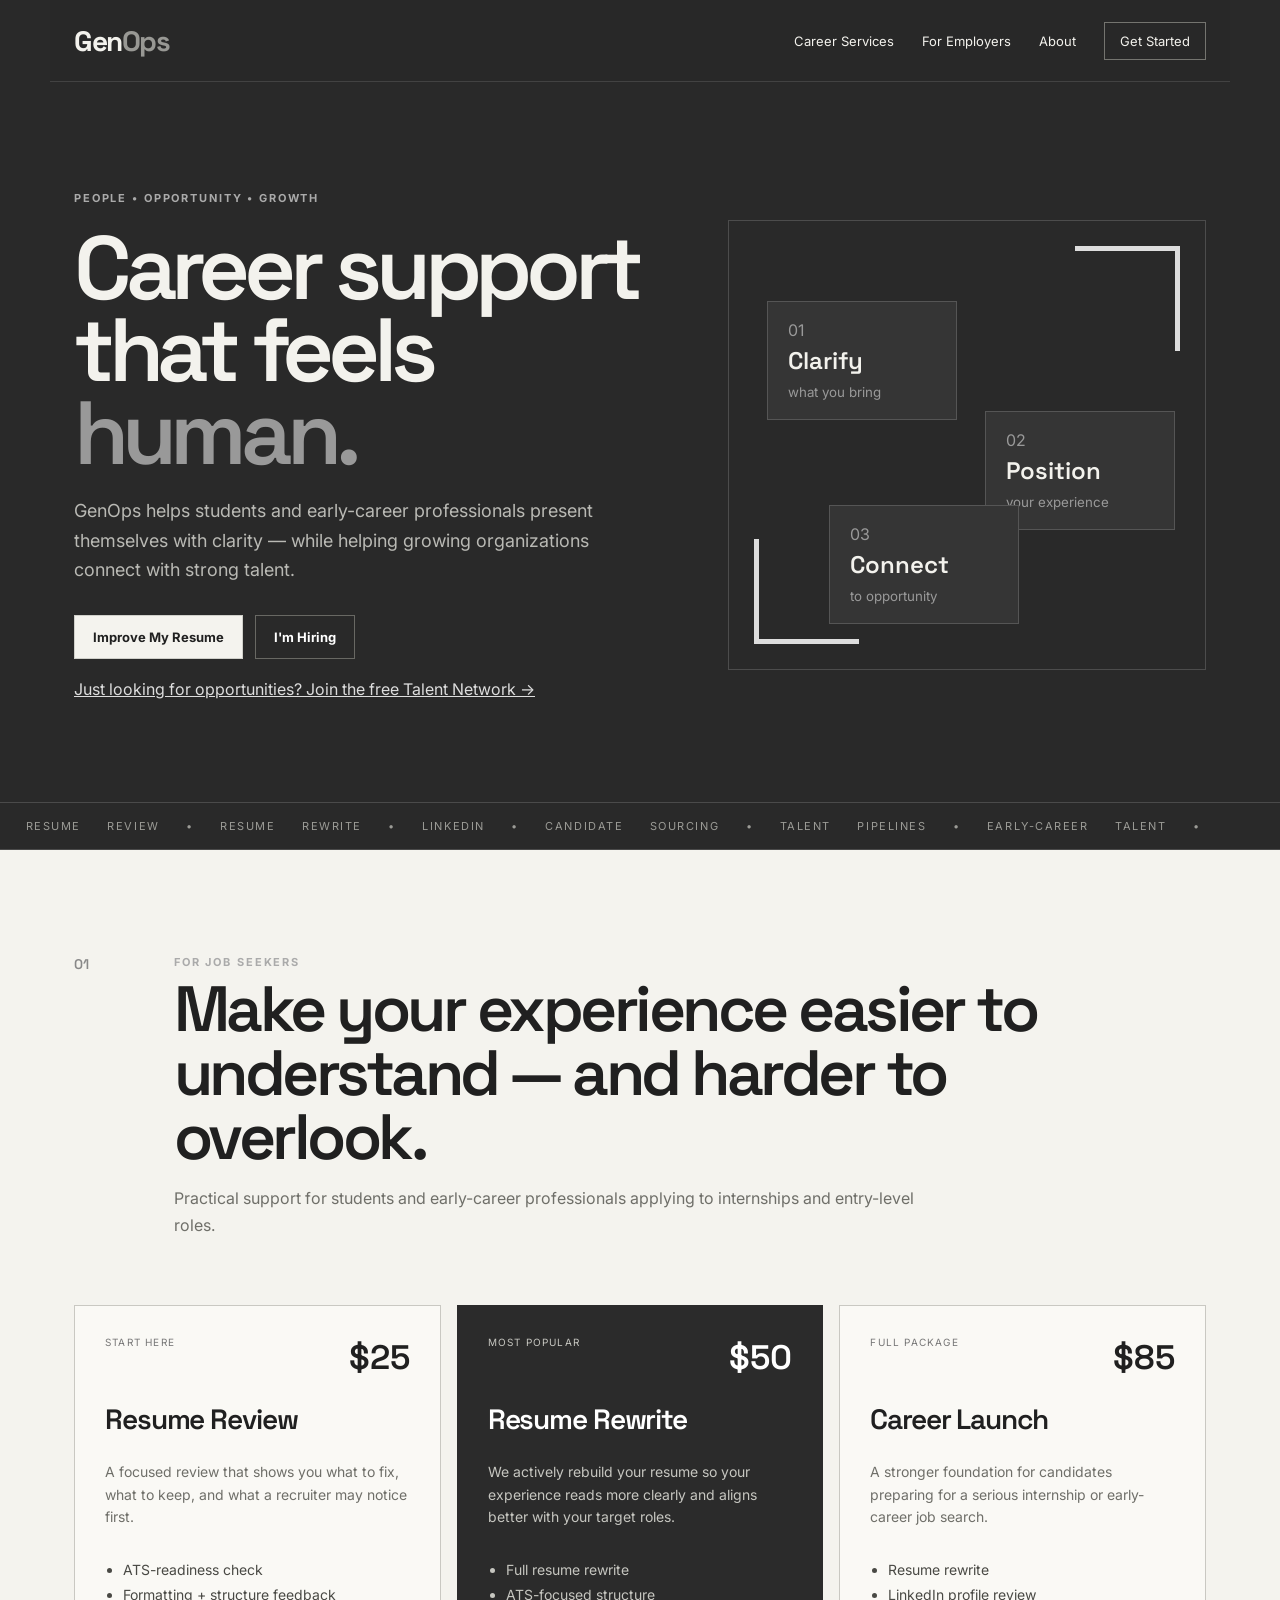
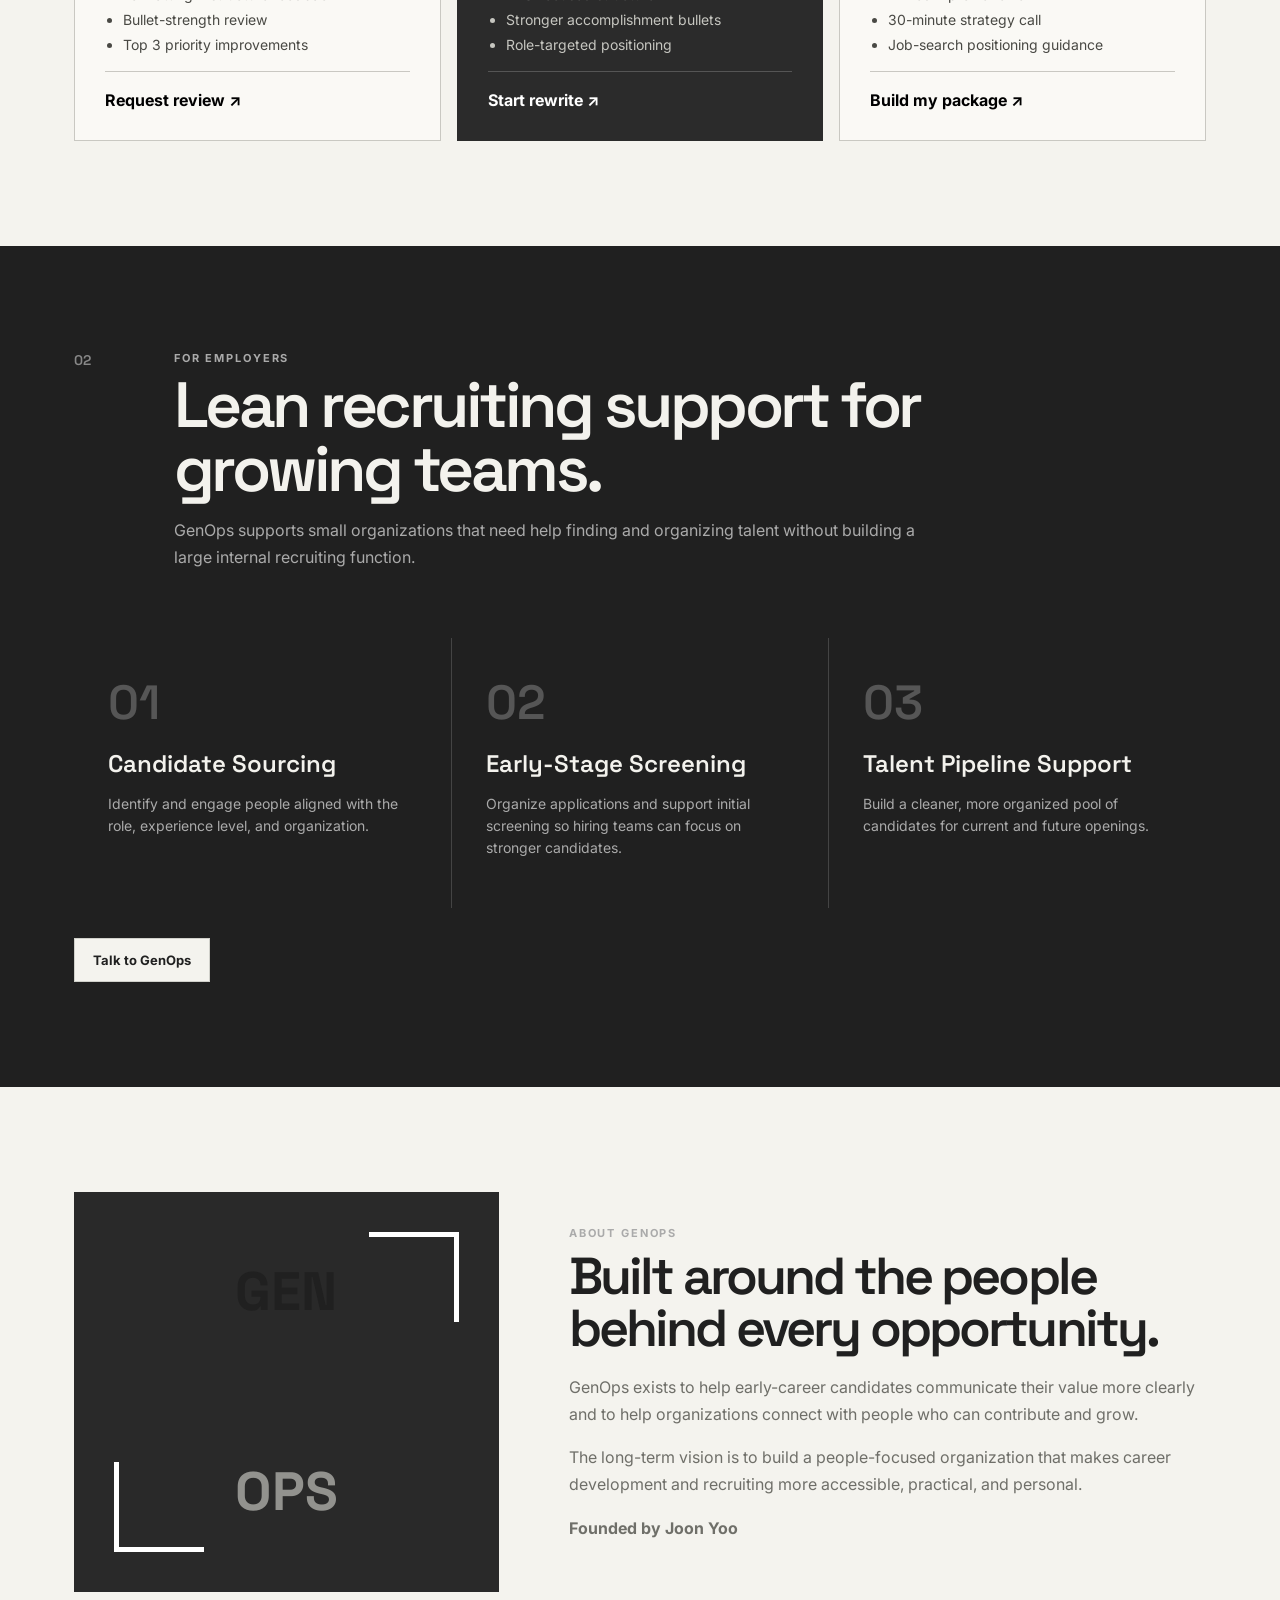
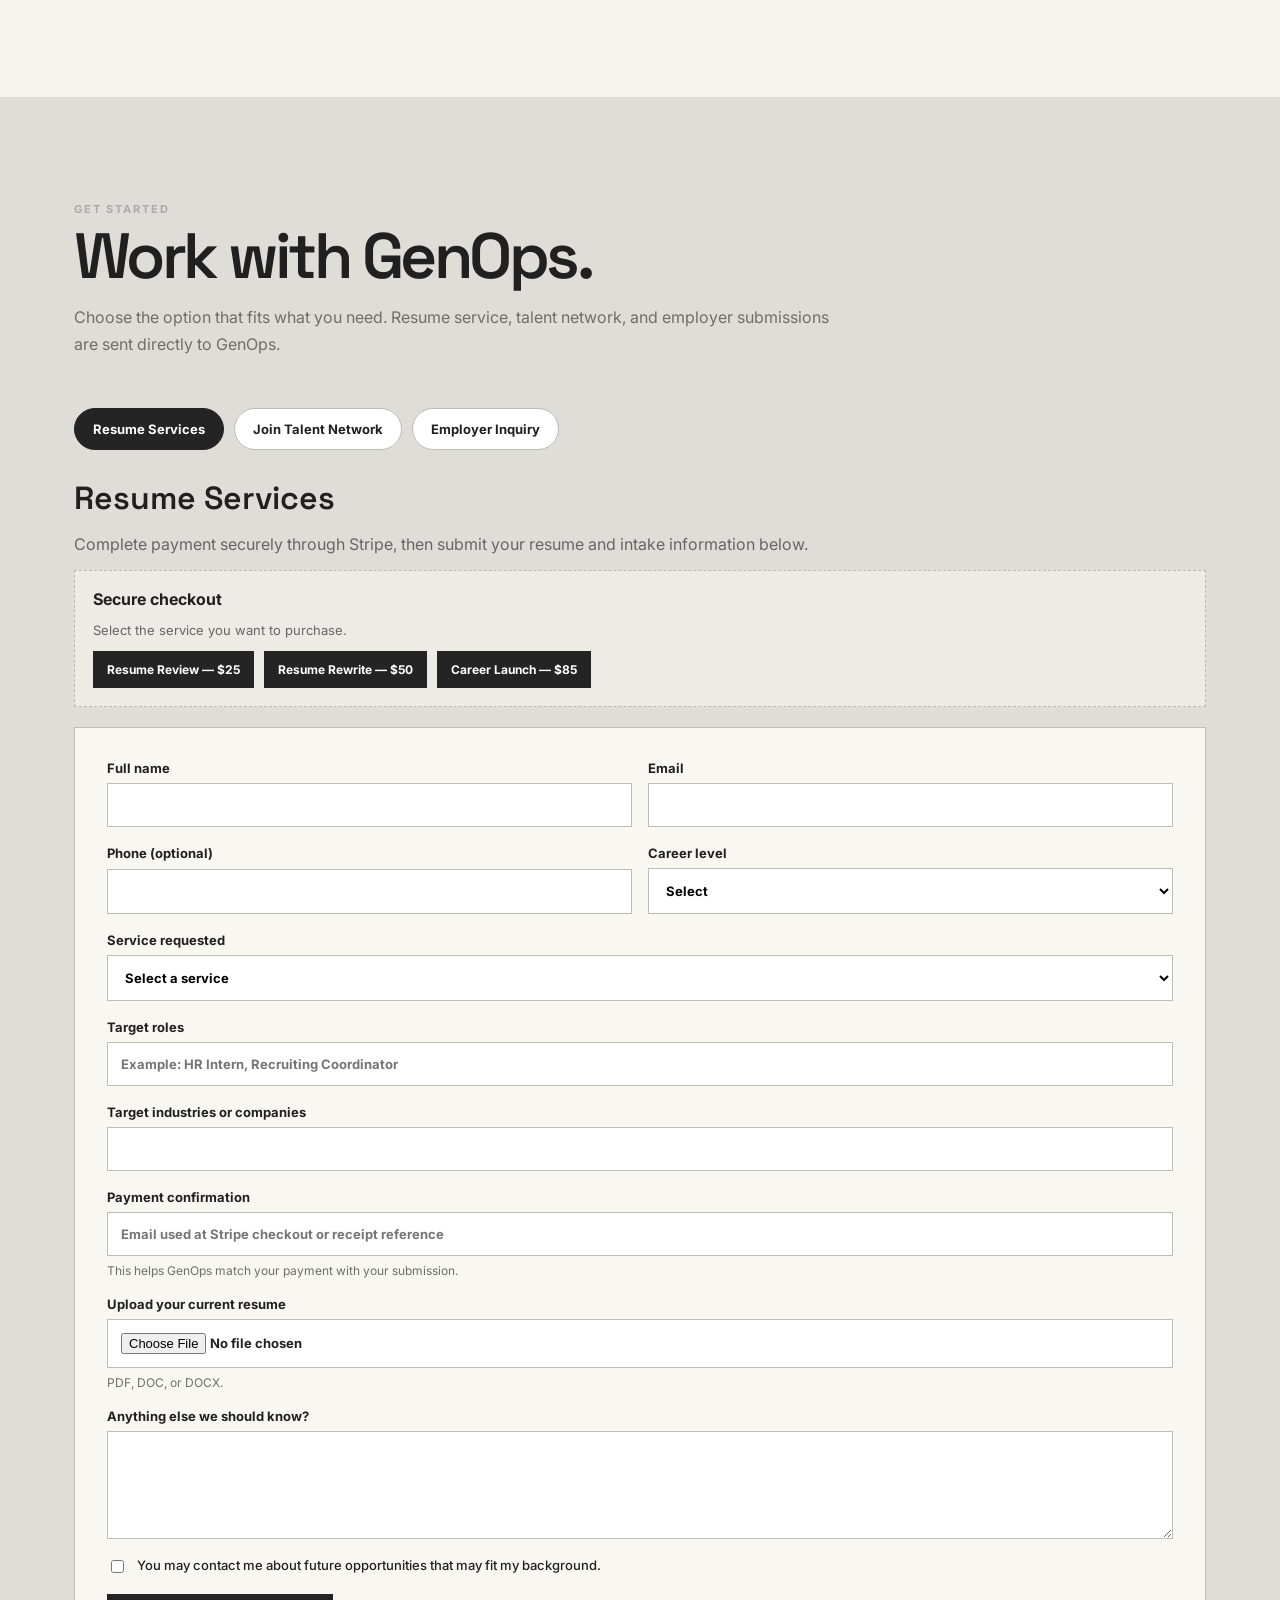
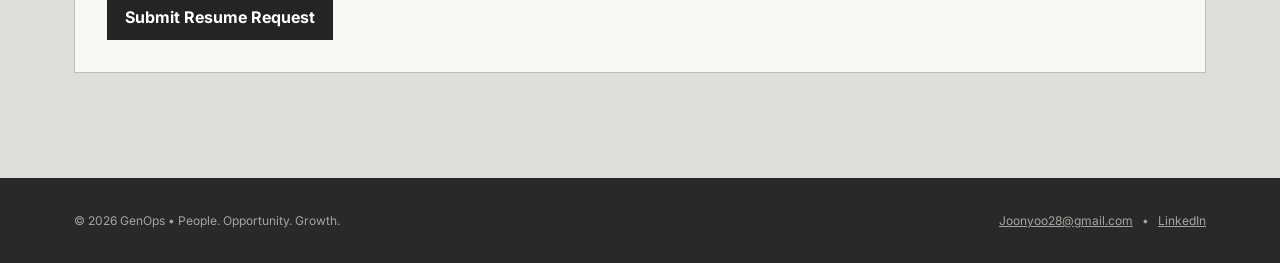
==== index.html @ 8798d8f3 "Add GenOps website" ====
<!doctype html>
<html lang="en">
<head>
<meta charset="utf-8">
<meta name="viewport" content="width=device-width,initial-scale=1">
<meta name="theme-color" content="#292929">
<meta name="description" content="GenOps helps students and early-career professionals strengthen their professional story and helps growing organizations connect with strong talent.">
<title>GenOps — People. Opportunity. Growth.</title>
<link rel="preconnect" href="https://fonts.googleapis.com">
<link rel="preconnect" href="https://fonts.gstatic.com" crossorigin>
<link href="https://fonts.googleapis.com/css2?family=Inter:wght@400;500;600;700&family=Space+Grotesk:wght@500;600;700&display=swap" rel="stylesheet">
<style>
:root{--dark:#292929;--ink:#202020;--paper:#f4f3ee;--soft:#e5e4de;--line:#c9c8c2;--muted:#6f6f69;--max:1180px}*{box-sizing:border-box}html{scroll-behavior:smooth}body{margin:0;background:var(--dark);color:#f3f2ed;font-family:Inter,Arial,sans-serif}a{color:inherit;text-decoration:none}button,input,select,textarea{font:inherit}button,a[href]{cursor:pointer}.shell{max-width:var(--max);margin:auto;padding-left:24px;padding-right:24px}.header{height:82px;display:flex;align-items:center;justify-content:space-between;max-width:var(--max);padding:0 24px;margin:auto;position:sticky;top:0;background:rgba(41,41,41,.94);backdrop-filter:blur(12px);z-index:20;border-bottom:1px solid #424242}.brand{font:700 28px 'Space Grotesk';letter-spacing:-.05em}.brand span{color:#989894}.nav{display:flex;gap:28px;align-items:center;font-size:13px}.nav a:hover{opacity:.7}.nav-cta{border:1px solid #74746f;padding:10px 15px}.menu{display:none;background:none;border:1px solid #666;color:white;padding:9px 12px}.hero{max-width:var(--max);margin:auto;padding:96px 24px 90px;display:grid;grid-template-columns:1.1fr .9fr;gap:70px;align-items:center;min-height:720px}.kicker,.eyebrow{font-size:11px;letter-spacing:.17em;font-weight:700;color:#aaa}.hero h1{font:600 clamp(58px,7vw,98px)/.92 'Space Grotesk';letter-spacing:-.07em;margin:22px 0}.hero h1 em{font-style:normal;color:#999}.hero p{max-width:670px;color:#b9b9b4;font-size:18px;line-height:1.65}.actions{display:flex;gap:12px;flex-wrap:wrap;margin-top:30px}.btn{display:inline-flex;align-items:center;justify-content:center;padding:13px 18px;border:1px solid #d0d0ca;background:#f4f3ee;color:#202020;font-weight:700;font-size:13px}.btn.outline{background:transparent;color:white;border-color:#686863}.hero-grid{position:relative;min-height:450px;border:1px solid #4c4c4c}.hero-grid:before,.hero-grid:after{content:'';position:absolute;width:100px;height:100px}.hero-grid:before{left:25px;bottom:25px;border-left:5px solid #ddd;border-bottom:5px solid #ddd}.hero-grid:after{right:25px;top:25px;border-right:5px solid #ddd;border-top:5px solid #ddd}.mini{position:absolute;padding:18px 20px;background:#353535;border:1px solid #555;width:190px}.mini b{display:block;font:600 24px 'Space Grotesk';margin:5px 0}.mini small,.mini span{color:#999}.m1{left:38px;top:80px}.m2{right:30px;top:190px}.m3{left:100px;bottom:45px}.section{padding:105px 0}.light{background:var(--paper);color:var(--ink)}.dark{background:#202020}.head{display:grid;grid-template-columns:70px 1fr;gap:30px;margin-bottom:50px}.num{font:600 14px 'Space Grotesk';color:#888}.head h2{font:600 clamp(42px,5vw,64px)/1 'Space Grotesk';letter-spacing:-.055em;margin:8px 0 14px;max-width:870px}.head p{color:var(--muted);line-height:1.7;max-width:760px}.dark .head p{color:#aaa}.cards{display:grid;grid-template-columns:repeat(3,1fr);gap:16px}.card{border:1px solid var(--line);padding:30px;background:#faf9f5;min-height:420px;display:flex;flex-direction:column}.card h3{font:600 28px 'Space Grotesk';letter-spacing:-.04em;margin:22px 0 10px}.card p{color:var(--muted);line-height:1.6;font-size:14px}.card ul{padding-left:18px;color:#494944;line-height:1.8;font-size:14px}.price{font:600 34px 'Space Grotesk';margin-left:auto}.tag{font-size:10px;letter-spacing:.12em;color:#777}.cardtop{display:flex;align-items:flex-start}.service-trigger{margin-top:auto;border:0;border-top:1px solid var(--line);background:none;text-align:left;padding:18px 0 0;font-weight:700}.featured{background:#2b2b2b;color:white;border-color:#2b2b2b}.featured p,.featured ul,.featured .tag{color:#c6c6c0}.featured .service-trigger{color:white;border-color:#555}.employer-grid{display:grid;grid-template-columns:repeat(3,1fr);gap:1px;background:#444}.emp{background:#202020;padding:34px;min-height:230px}.emp span{font:600 48px 'Space Grotesk';color:#565656}.emp h3{font:600 24px 'Space Grotesk';margin:15px 0 8px}.emp p{color:#aaa;line-height:1.6;font-size:14px}.about{display:grid;grid-template-columns:.8fr 1.2fr;gap:70px;align-items:center}.aboutmark{min-height:400px;background:#292929;display:grid;place-items:center;font:700 54px 'Space Grotesk';position:relative}.aboutmark span{color:#92928e}.aboutmark:before,.aboutmark:after{content:'';position:absolute;width:85px;height:85px}.aboutmark:before{left:40px;bottom:40px;border-left:5px solid white;border-bottom:5px solid white}.aboutmark:after{right:40px;top:40px;border-right:5px solid white;border-top:5px solid white}.aboutcopy h2{font:600 52px/1 'Space Grotesk';letter-spacing:-.055em;margin:10px 0 20px}.aboutcopy p{color:var(--muted);line-height:1.7}.contact{background:#deddd7;color:#202020}.tabs{display:flex;gap:10px;flex-wrap:wrap;margin:28px 0}.tab{padding:12px 18px;border:1px solid #bcbcb6;background:white;border-radius:999px;font-weight:700;font-size:13px}.tab.active{background:#242424;color:white;border-color:#242424}.panel{display:none;scroll-margin-top:105px}.panel.active{display:block}.form{background:#f8f7f2;border:1px solid #bebdb8;padding:32px;display:grid;gap:18px}.twocol{display:grid;grid-template-columns:1fr 1fr;gap:16px}.form label{display:grid;gap:7px;font-weight:700;font-size:13px}.form input,.form select,.form textarea{width:100%;padding:13px;border:1px solid #bdbcb6;background:white}.note{font-size:12px;color:#6f6f69;font-weight:400}.checkbox{display:flex!important;gap:10px!important;align-items:flex-start;font-weight:500!important}.checkbox input{width:auto;margin-top:3px}.paybox{background:#ecebe5;border:1px dashed #b8b7b1;padding:18px}.paybox p{font-size:13px;color:#666}.paylinks{display:flex;gap:10px;flex-wrap:wrap}.paylinks a{background:#242424;color:white;padding:11px 14px;font-weight:700;font-size:12px}.submit{justify-self:start;border:0;background:#242424;color:white;padding:13px 18px;font-weight:700}.footer{padding:35px 24px;max-width:var(--max);margin:auto;display:flex;justify-content:space-between;gap:20px;color:#a4a49f;font-size:12px}.footer a{text-decoration:underline}.talentlink{display:inline-block;margin-top:20px;color:#ddd;text-decoration:underline}.section-intro{max-width:780px;color:#666;line-height:1.65}.panel h3{font:600 32px 'Space Grotesk';margin:0 0 7px}.panel>p{color:#666}.marquee{overflow:hidden;border-top:1px solid #4a4a4a;border-bottom:1px solid #4a4a4a;padding:16px 0;color:#9b9b96;font-size:11px;letter-spacing:.14em;white-space:nowrap}.marquee div{display:inline-block;padding-left:2%;word-spacing:22px}
@media(max-width:900px){.nav{display:none;position:absolute;left:0;right:0;top:82px;background:#292929;padding:20px 24px;flex-direction:column;align-items:flex-start}.nav.open{display:flex}.menu{display:block}.hero{grid-template-columns:1fr;min-height:auto}.cards,.employer-grid{grid-template-columns:1fr}.about{grid-template-columns:1fr}.head{grid-template-columns:1fr}.hero-grid{min-height:390px}.twocol{grid-template-columns:1fr}.footer{flex-direction:column}}
@media(max-width:560px){.hero{padding-top:60px}.hero h1{font-size:58px}.section{padding:75px 0}.head h2,.aboutcopy h2{font-size:42px}.form{padding:22px}.tabs{display:grid}.tab{width:100%;text-align:left}.hero-grid{min-height:350px}.mini{width:155px;padding:14px}.m1{left:20px}.m2{right:20px}.m3{left:50px}}
</style>
</head>
<body>
<header class="header"><a class="brand" href="#top">Gen<span>Ops</span></a><button class="menu" id="menu">Menu</button><nav class="nav" id="nav"><a href="#career">Career Services</a><a href="#employers">For Employers</a><a href="#about">About</a><a href="#resume-service" data-open="resume-service" class="nav-cta">Get Started</a></nav></header>
<main id="top">
<section class="hero"><div><div class="kicker">PEOPLE • OPPORTUNITY • GROWTH</div><h1>Career support that feels <em>human.</em></h1><p>GenOps helps students and early-career professionals present themselves with clarity — while helping growing organizations connect with strong talent.</p><div class="actions"><a class="btn" href="#resume-service" data-open="resume-service">Improve My Resume</a><a class="btn outline" href="#employer-form" data-open="employer-form">I'm Hiring</a></div><a class="talentlink" href="#talent-bank" data-open="talent-bank">Just looking for opportunities? Join the free Talent Network →</a></div><div class="hero-grid"><div class="mini m1"><span>01</span><b>Clarify</b><small>what you bring</small></div><div class="mini m2"><span>02</span><b>Position</b><small>your experience</small></div><div class="mini m3"><span>03</span><b>Connect</b><small>to opportunity</small></div></div></section>
<div class="marquee"><div>RESUME REVIEW • RESUME REWRITE • LINKEDIN • CANDIDATE SOURCING • TALENT PIPELINES • EARLY-CAREER TALENT •</div></div>
<section id="career" class="section light"><div class="shell"><div class="head"><div class="num">01</div><div><div class="eyebrow">FOR JOB SEEKERS</div><h2>Make your experience easier to understand — and harder to overlook.</h2><p>Practical support for students and early-career professionals applying to internships and entry-level roles.</p></div></div><div class="cards">
<article class="card"><div class="cardtop"><span class="tag">START HERE</span><span class="price">$25</span></div><h3>Resume Review</h3><p>A focused review that shows you what to fix, what to keep, and what a recruiter may notice first.</p><ul><li>ATS-readiness check</li><li>Formatting + structure feedback</li><li>Bullet-strength review</li><li>Top 3 priority improvements</li></ul><button class="service-trigger" data-service="Resume Review — $25">Request review ↗</button></article>
<article class="card featured"><div class="cardtop"><span class="tag">MOST POPULAR</span><span class="price">$50</span></div><h3>Resume Rewrite</h3><p>We actively rebuild your resume so your experience reads more clearly and aligns better with your target roles.</p><ul><li>Full resume rewrite</li><li>ATS-focused structure</li><li>Stronger accomplishment bullets</li><li>Role-targeted positioning</li></ul><button class="service-trigger" data-service="Resume Rewrite — $50">Start rewrite ↗</button></article>
<article class="card"><div class="cardtop"><span class="tag">FULL PACKAGE</span><span class="price">$85</span></div><h3>Career Launch</h3><p>A stronger foundation for candidates preparing for a serious internship or early-career job search.</p><ul><li>Resume rewrite</li><li>LinkedIn profile review</li><li>30-minute strategy call</li><li>Job-search positioning guidance</li></ul><button class="service-trigger" data-service="Career Launch — $85">Build my package ↗</button></article>
</div></div></section>
<section id="employers" class="section dark"><div class="shell"><div class="head"><div class="num">02</div><div><div class="eyebrow">FOR EMPLOYERS</div><h2>Lean recruiting support for growing teams.</h2><p>GenOps supports small organizations that need help finding and organizing talent without building a large internal recruiting function.</p></div></div><div class="employer-grid"><div class="emp"><span>01</span><h3>Candidate Sourcing</h3><p>Identify and engage people aligned with the role, experience level, and organization.</p></div><div class="emp"><span>02</span><h3>Early-Stage Screening</h3><p>Organize applications and support initial screening so hiring teams can focus on stronger candidates.</p></div><div class="emp"><span>03</span><h3>Talent Pipeline Support</h3><p>Build a cleaner, more organized pool of candidates for current and future openings.</p></div></div><div class="actions"><a class="btn" href="#employer-form" data-open="employer-form">Talk to GenOps</a></div></div></section>
<section id="about" class="section light"><div class="shell about"><div class="aboutmark">GEN<span>OPS</span></div><div class="aboutcopy"><div class="eyebrow">ABOUT GENOPS</div><h2>Built around the people behind every opportunity.</h2><p>GenOps exists to help early-career candidates communicate their value more clearly and to help organizations connect with people who can contribute and grow.</p><p>The long-term vision is to build a people-focused organization that makes career development and recruiting more accessible, practical, and personal.</p><p><strong>Founded by Joon Yoo</strong></p></div></div></section>
<section id="contact" class="section contact"><div class="shell"><div class="eyebrow">GET STARTED</div><div class="head" style="display:block;margin-top:8px"><h2>Work with GenOps.</h2><p class="section-intro">Choose the option that fits what you need. Resume service, talent network, and employer submissions are sent directly to GenOps.</p></div><div class="tabs"><a class="tab active" data-tab="resume-service" href="#resume-service">Resume Services</a><a class="tab" data-tab="talent-bank" href="#talent-bank">Join Talent Network</a><a class="tab" data-tab="employer-form" href="#employer-form">Employer Inquiry</a></div>
<div class="panel active" id="resume-service"><h3>Resume Services</h3><p>Complete payment securely through Stripe, then submit your resume and intake information below.</p><div class="paybox"><strong>Secure checkout</strong><p>Select the service you want to purchase.</p><div class="paylinks"><a href="https://buy.stripe.com/6oU5kD8g434n1iv0Yn7ok00" target="_blank" rel="noopener">Resume Review — $25</a><a href="https://buy.stripe.com/bJebJ18g448raT5ePd7ok01" target="_blank" rel="noopener">Resume Rewrite — $50</a><a href="https://buy.stripe.com/4gM28r53SawPbX90Yn7ok02" target="_blank" rel="noopener">Career Launch — $85</a></div></div><br><form class="form" action="https://formsubmit.co/joonyoo28@gmail.com" method="POST" enctype="multipart/form-data"><input type="hidden" name="_subject" value="GenOps Resume Service Submission"><input type="hidden" name="_template" value="table"><input type="text" name="_honey" style="display:none"><div class="twocol"><label>Full name<input name="Full Name" required></label><label>Email<input type="email" name="email" required></label></div><div class="twocol"><label>Phone (optional)<input name="Phone"></label><label>Career level<select name="Career Level" required><option value="">Select</option><option>College student</option><option>Recent graduate</option><option>Early-career professional</option><option>Career changer</option><option>Other</option></select></label></div><label>Service requested<select id="service-select" name="Service Requested" required><option value="">Select a service</option><option>Resume Review — $25</option><option>Resume Rewrite — $50</option><option>Career Launch — $85</option></select></label><label>Target roles<input name="Target Roles" placeholder="Example: HR Intern, Recruiting Coordinator"></label><label>Target industries or companies<input name="Target Industries / Companies"></label><label>Payment confirmation<input name="Payment Confirmation" placeholder="Email used at Stripe checkout or receipt reference" required><span class="note">This helps GenOps match your payment with your submission.</span></label><label>Upload your current resume<input type="file" name="attachment" accept=".pdf,.doc,.docx" required><span class="note">PDF, DOC, or DOCX.</span></label><label>Anything else we should know?<textarea name="Notes" rows="5"></textarea></label><label class="checkbox"><input type="checkbox" name="Talent Network Permission" value="Yes">You may contact me about future opportunities that may fit my background.</label><button class="submit" type="submit">Submit Resume Request</button></form></div>
<div class="panel" id="talent-bank"><h3>Join the GenOps Talent Network</h3><p>Free resume submission. Share your background so GenOps can organize candidates by career field and reach out when a relevant opportunity comes up.</p><form class="form" action="https://formsubmit.co/joonyoo28@gmail.com" method="POST" enctype="multipart/form-data"><input type="hidden" name="_subject" value="New GenOps Talent Network Submission"><input type="hidden" name="_template" value="table"><input type="text" name="_honey" style="display:none"><div class="twocol"><label>Full name<input name="Full Name" required></label><label>Email<input type="email" name="email" required></label></div><div class="twocol"><label>Phone<input name="Phone"></label><label>Location<input name="Location" placeholder="City, State"></label></div><label>Primary career field<select name="Primary Career Field" required><option value="">Select a field</option><option>Human Resources / People Operations</option><option>Recruiting / Talent Acquisition</option><option>Business Operations</option><option>Project / Program Management</option><option>Administrative / Office Support</option><option>Executive Assistant / Chief of Staff</option><option>Sales / Business Development</option><option>Marketing / Communications</option><option>Finance / Accounting</option><option>Consulting / Strategy</option><option>Data / Analytics</option><option>Software / IT / Cybersecurity</option><option>Engineering</option><option>Healthcare / Clinical</option><option>Behavioral Health / Mental Health</option><option>Psychology / Counseling / Social Services</option><option>Nonprofit / Community Impact</option><option>Christian Ministry / Church Operations</option><option>Education / Student Affairs</option><option>Government / Public Sector</option><option>Legal / Compliance</option><option>Real Estate</option><option>Hospitality / Events</option><option>Retail / Customer Experience</option><option>Supply Chain / Logistics</option><option>Creative / Design / Media</option><option>Research</option><option>Other</option></select></label><label>Secondary interests<input name="Secondary Career Interests" placeholder="Optional"></label><div class="twocol"><label>Opportunity type<select name="Opportunity Type"><option>Internship</option><option>Part-time</option><option>Full-time</option><option>Contract / Freelance</option><option>Open to multiple</option></select></label><label>Work preference<select name="Work Preference"><option>Remote</option><option>Hybrid</option><option>On-site</option><option>Open to multiple</option></select></label></div><label>Upload resume<input type="file" name="attachment" accept=".pdf,.doc,.docx" required></label><label class="checkbox"><input type="checkbox" name="Consent" value="Yes" required>I agree that GenOps may retain my submitted information and contact me about career or recruiting opportunities.</label><button class="submit" type="submit">Join Talent Network</button></form></div>
<div class="panel" id="employer-form"><h3>Employer Inquiry</h3><p>Tell us what you are hiring for and where GenOps can help.</p><form class="form" action="https://formsubmit.co/joonyoo28@gmail.com" method="POST"><input type="hidden" name="_subject" value="New GenOps Employer Inquiry"><input type="hidden" name="_template" value="table"><input type="text" name="_honey" style="display:none"><div class="twocol"><label>Contact name<input name="Contact Name" required></label><label>Work email<input type="email" name="email" required></label></div><div class="twocol"><label>Organization<input name="Organization" required></label><label>Website<input name="Website"></label></div><label>Roles you're hiring for<input name="Roles Hiring For" required></label><div class="twocol"><label>Hiring timeline<select name="Hiring Timeline"><option>Immediately</option><option>Within 30 days</option><option>1–3 months</option><option>Future pipeline</option></select></label><label>Support needed<select name="Support Needed"><option>Candidate sourcing</option><option>Early-stage screening</option><option>Talent pipeline support</option><option>Multiple services</option><option>Not sure yet</option></select></label></div><label>Tell us about the hiring need<textarea name="Hiring Need" rows="6" required></textarea></label><button class="submit" type="submit">Send Employer Inquiry</button></form></div>
</div></section>
</main>
<footer class="footer"><div>© 2026 GenOps • People. Opportunity. Growth.</div><div><a href="mailto:Joonyoo28@gmail.com">Joonyoo28@gmail.com</a> &nbsp; • &nbsp; <a href="https://www.linkedin.com/company/genops-recruiting/" target="_blank" rel="noopener">LinkedIn</a></div></footer>
<script>
const tabs=[...document.querySelectorAll('.tab')],panels=[...document.querySelectorAll('.panel')];function openPanel(id,scroll=true){tabs.forEach(t=>t.classList.toggle('active',t.dataset.tab===id));panels.forEach(p=>p.classList.toggle('active',p.id===id));const el=document.getElementById(id);if(scroll&&el)setTimeout(()=>el.scrollIntoView({behavior:'smooth',block:'start'}),20)}tabs.forEach(t=>t.addEventListener('click',e=>{e.preventDefault();history.replaceState(null,'','#'+t.dataset.tab);openPanel(t.dataset.tab)}));document.querySelectorAll('[data-open]').forEach(a=>a.addEventListener('click',e=>{e.preventDefault();const id=a.dataset.open;history.replaceState(null,'','#'+id);openPanel(id)}));document.querySelectorAll('[data-service]').forEach(b=>b.addEventListener('click',()=>{const s=document.getElementById('service-select');if(s)s.value=b.dataset.service;history.replaceState(null,'','#resume-service');openPanel('resume-service')}));const hash=location.hash.slice(1);if(['resume-service','talent-bank','employer-form'].includes(hash))openPanel(hash,false);const menu=document.getElementById('menu'),nav=document.getElementById('nav');menu?.addEventListener('click',()=>nav.classList.toggle('open'));nav?.querySelectorAll('a').forEach(a=>a.addEventListener('click',()=>nav.classList.remove('open')));
</script>
</body>
</html>
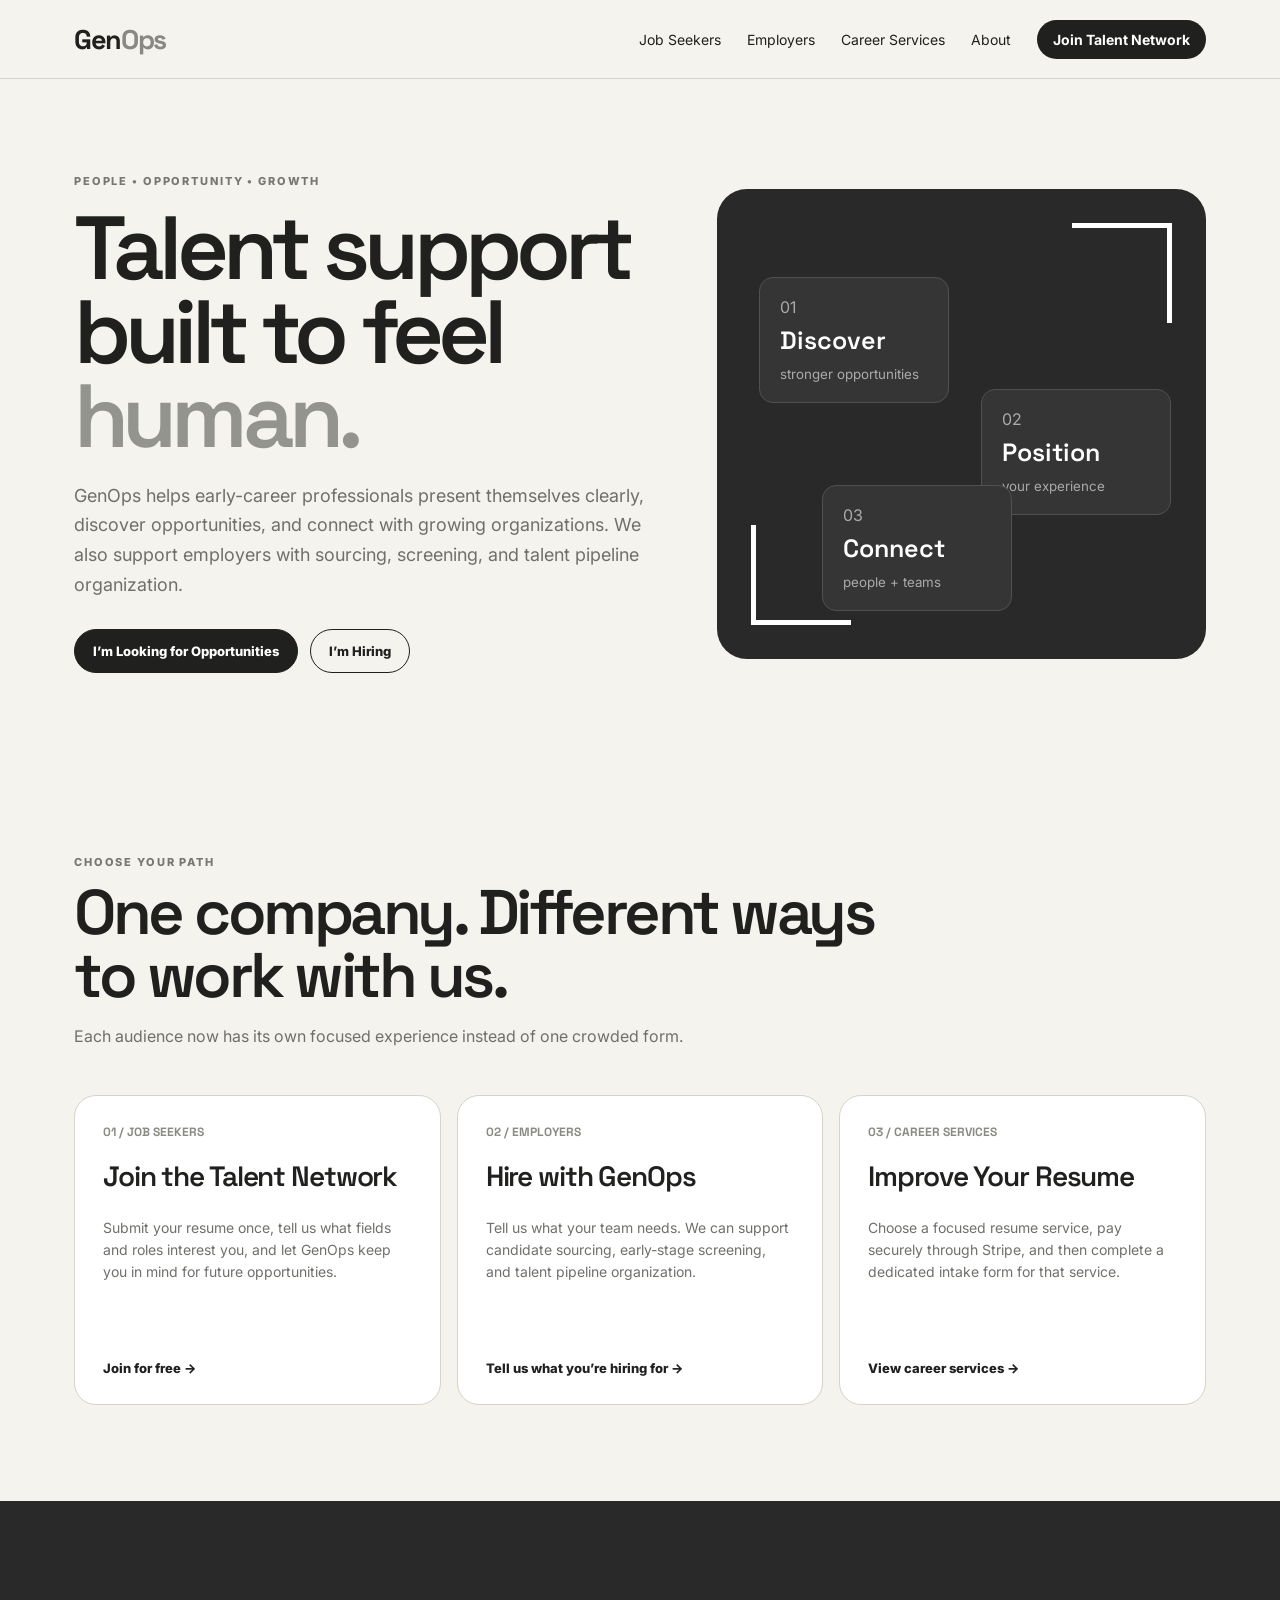
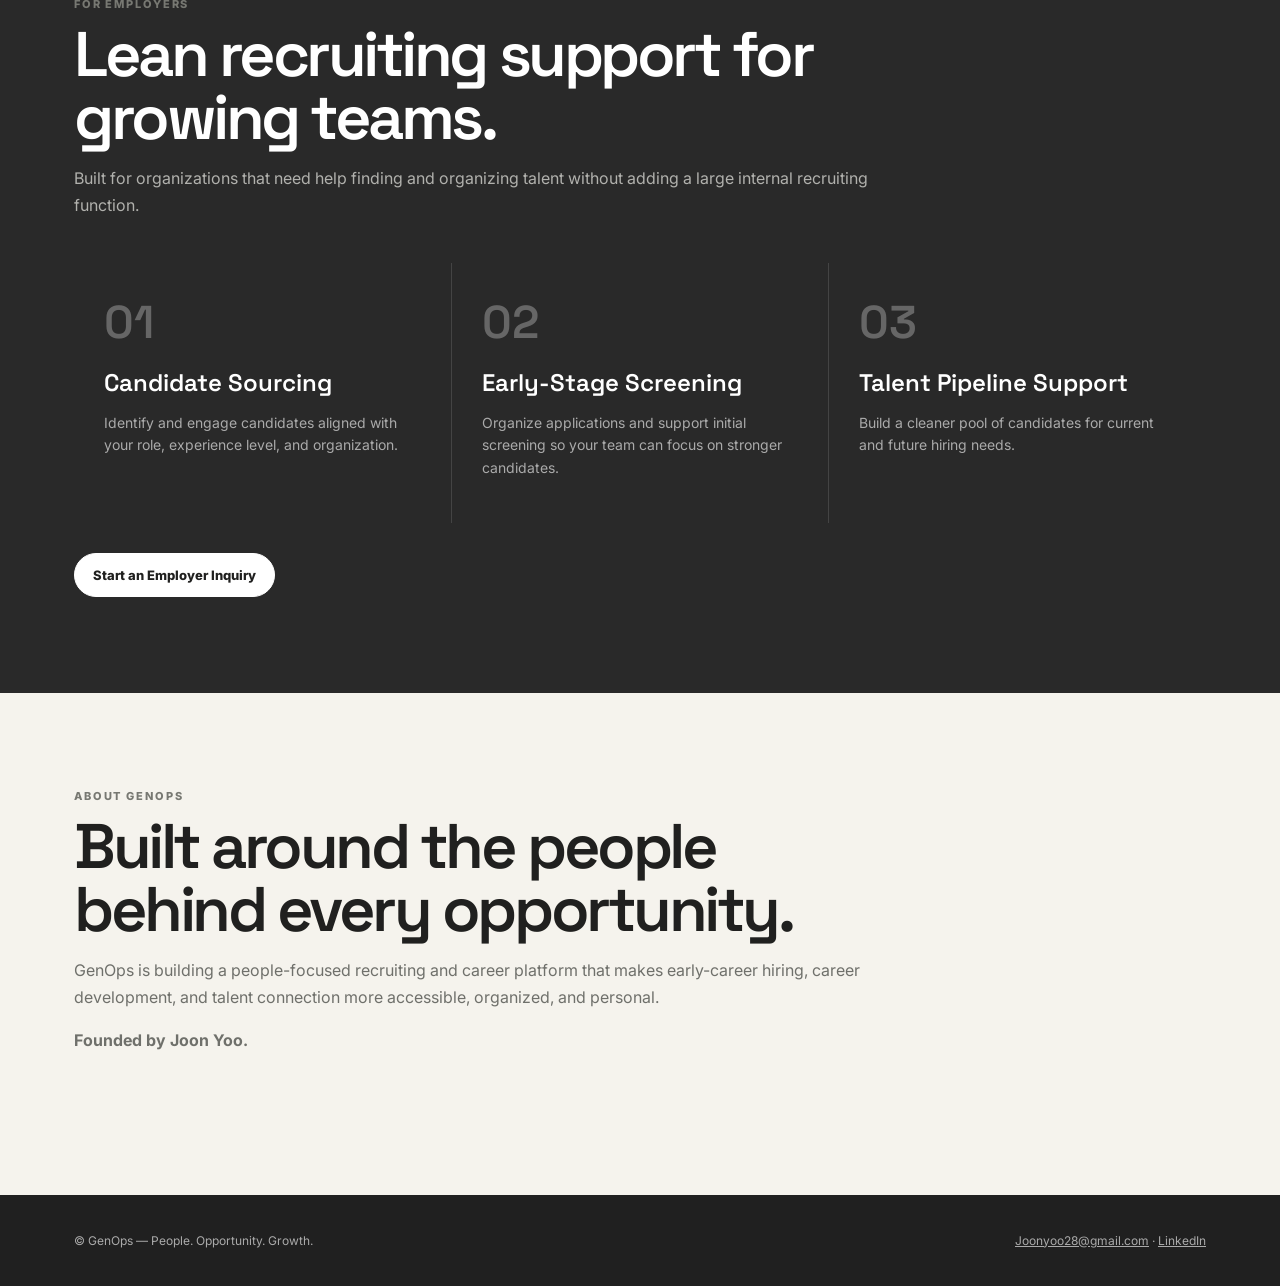
==== commit 23ccf8ef: "Restructure GenOps homepage into staffing-style multipage experience" ====
--- a/index.html
+++ b/index.html
@@ -1,41 +1 @@
-<!doctype html>
-<html lang="en">
-<head>
-<meta charset="utf-8">
-<meta name="viewport" content="width=device-width,initial-scale=1">
-<meta name="theme-color" content="#292929">
-<meta name="description" content="GenOps helps students and early-career professionals strengthen their professional story and helps growing organizations connect with strong talent.">
-<title>GenOps — People. Opportunity. Growth.</title>
-<link rel="preconnect" href="https://fonts.googleapis.com">
-<link rel="preconnect" href="https://fonts.gstatic.com" crossorigin>
-<link href="https://fonts.googleapis.com/css2?family=Inter:wght@400;500;600;700&family=Space+Grotesk:wght@500;600;700&display=swap" rel="stylesheet">
-<style>
-:root{--dark:#292929;--ink:#202020;--paper:#f4f3ee;--soft:#e5e4de;--line:#c9c8c2;--muted:#6f6f69;--max:1180px}*{box-sizing:border-box}html{scroll-behavior:smooth}body{margin:0;background:var(--dark);color:#f3f2ed;font-family:Inter,Arial,sans-serif}a{color:inherit;text-decoration:none}button,input,select,textarea{font:inherit}button,a[href]{cursor:pointer}.shell{max-width:var(--max);margin:auto;padding-left:24px;padding-right:24px}.header{height:82px;display:flex;align-items:center;justify-content:space-between;max-width:var(--max);padding:0 24px;margin:auto;position:sticky;top:0;background:rgba(41,41,41,.94);backdrop-filter:blur(12px);z-index:20;border-bottom:1px solid #424242}.brand{font:700 28px 'Space Grotesk';letter-spacing:-.05em}.brand span{color:#989894}.nav{display:flex;gap:28px;align-items:center;font-size:13px}.nav a:hover{opacity:.7}.nav-cta{border:1px solid #74746f;padding:10px 15px}.menu{display:none;background:none;border:1px solid #666;color:white;padding:9px 12px}.hero{max-width:var(--max);margin:auto;padding:96px 24px 90px;display:grid;grid-template-columns:1.1fr .9fr;gap:70px;align-items:center;min-height:720px}.kicker,.eyebrow{font-size:11px;letter-spacing:.17em;font-weight:700;color:#aaa}.hero h1{font:600 clamp(58px,7vw,98px)/.92 'Space Grotesk';letter-spacing:-.07em;margin:22px 0}.hero h1 em{font-style:normal;color:#999}.hero p{max-width:670px;color:#b9b9b4;font-size:18px;line-height:1.65}.actions{display:flex;gap:12px;flex-wrap:wrap;margin-top:30px}.btn{display:inline-flex;align-items:center;justify-content:center;padding:13px 18px;border:1px solid #d0d0ca;background:#f4f3ee;color:#202020;font-weight:700;font-size:13px}.btn.outline{background:transparent;color:white;border-color:#686863}.hero-grid{position:relative;min-height:450px;border:1px solid #4c4c4c}.hero-grid:before,.hero-grid:after{content:'';position:absolute;width:100px;height:100px}.hero-grid:before{left:25px;bottom:25px;border-left:5px solid #ddd;border-bottom:5px solid #ddd}.hero-grid:after{right:25px;top:25px;border-right:5px solid #ddd;border-top:5px solid #ddd}.mini{position:absolute;padding:18px 20px;background:#353535;border:1px solid #555;width:190px}.mini b{display:block;font:600 24px 'Space Grotesk';margin:5px 0}.mini small,.mini span{color:#999}.m1{left:38px;top:80px}.m2{right:30px;top:190px}.m3{left:100px;bottom:45px}.section{padding:105px 0}.light{background:var(--paper);color:var(--ink)}.dark{background:#202020}.head{display:grid;grid-template-columns:70px 1fr;gap:30px;margin-bottom:50px}.num{font:600 14px 'Space Grotesk';color:#888}.head h2{font:600 clamp(42px,5vw,64px)/1 'Space Grotesk';letter-spacing:-.055em;margin:8px 0 14px;max-width:870px}.head p{color:var(--muted);line-height:1.7;max-width:760px}.dark .head p{color:#aaa}.cards{display:grid;grid-template-columns:repeat(3,1fr);gap:16px}.card{border:1px solid var(--line);padding:30px;background:#faf9f5;min-height:420px;display:flex;flex-direction:column}.card h3{font:600 28px 'Space Grotesk';letter-spacing:-.04em;margin:22px 0 10px}.card p{color:var(--muted);line-height:1.6;font-size:14px}.card ul{padding-left:18px;color:#494944;line-height:1.8;font-size:14px}.price{font:600 34px 'Space Grotesk';margin-left:auto}.tag{font-size:10px;letter-spacing:.12em;color:#777}.cardtop{display:flex;align-items:flex-start}.service-trigger{margin-top:auto;border:0;border-top:1px solid var(--line);background:none;text-align:left;padding:18px 0 0;font-weight:700}.featured{background:#2b2b2b;color:white;border-color:#2b2b2b}.featured p,.featured ul,.featured .tag{color:#c6c6c0}.featured .service-trigger{color:white;border-color:#555}.employer-grid{display:grid;grid-template-columns:repeat(3,1fr);gap:1px;background:#444}.emp{background:#202020;padding:34px;min-height:230px}.emp span{font:600 48px 'Space Grotesk';color:#565656}.emp h3{font:600 24px 'Space Grotesk';margin:15px 0 8px}.emp p{color:#aaa;line-height:1.6;font-size:14px}.about{display:grid;grid-template-columns:.8fr 1.2fr;gap:70px;align-items:center}.aboutmark{min-height:400px;background:#292929;display:grid;place-items:center;font:700 54px 'Space Grotesk';position:relative}.aboutmark span{color:#92928e}.aboutmark:before,.aboutmark:after{content:'';position:absolute;width:85px;height:85px}.aboutmark:before{left:40px;bottom:40px;border-left:5px solid white;border-bottom:5px solid white}.aboutmark:after{right:40px;top:40px;border-right:5px solid white;border-top:5px solid white}.aboutcopy h2{font:600 52px/1 'Space Grotesk';letter-spacing:-.055em;margin:10px 0 20px}.aboutcopy p{color:var(--muted);line-height:1.7}.contact{background:#deddd7;color:#202020}.tabs{display:flex;gap:10px;flex-wrap:wrap;margin:28px 0}.tab{padding:12px 18px;border:1px solid #bcbcb6;background:white;border-radius:999px;font-weight:700;font-size:13px}.tab.active{background:#242424;color:white;border-color:#242424}.panel{display:none;scroll-margin-top:105px}.panel.active{display:block}.form{background:#f8f7f2;border:1px solid #bebdb8;padding:32px;display:grid;gap:18px}.twocol{display:grid;grid-template-columns:1fr 1fr;gap:16px}.form label{display:grid;gap:7px;font-weight:700;font-size:13px}.form input,.form select,.form textarea{width:100%;padding:13px;border:1px solid #bdbcb6;background:white}.note{font-size:12px;color:#6f6f69;font-weight:400}.checkbox{display:flex!important;gap:10px!important;align-items:flex-start;font-weight:500!important}.checkbox input{width:auto;margin-top:3px}.paybox{background:#ecebe5;border:1px dashed #b8b7b1;padding:18px}.paybox p{font-size:13px;color:#666}.paylinks{display:flex;gap:10px;flex-wrap:wrap}.paylinks a{background:#242424;color:white;padding:11px 14px;font-weight:700;font-size:12px}.submit{justify-self:start;border:0;background:#242424;color:white;padding:13px 18px;font-weight:700}.footer{padding:35px 24px;max-width:var(--max);margin:auto;display:flex;justify-content:space-between;gap:20px;color:#a4a49f;font-size:12px}.footer a{text-decoration:underline}.talentlink{display:inline-block;margin-top:20px;color:#ddd;text-decoration:underline}.section-intro{max-width:780px;color:#666;line-height:1.65}.panel h3{font:600 32px 'Space Grotesk';margin:0 0 7px}.panel>p{color:#666}.marquee{overflow:hidden;border-top:1px solid #4a4a4a;border-bottom:1px solid #4a4a4a;padding:16px 0;color:#9b9b96;font-size:11px;letter-spacing:.14em;white-space:nowrap}.marquee div{display:inline-block;padding-left:2%;word-spacing:22px}
-@media(max-width:900px){.nav{display:none;position:absolute;left:0;right:0;top:82px;background:#292929;padding:20px 24px;flex-direction:column;align-items:flex-start}.nav.open{display:flex}.menu{display:block}.hero{grid-template-columns:1fr;min-height:auto}.cards,.employer-grid{grid-template-columns:1fr}.about{grid-template-columns:1fr}.head{grid-template-columns:1fr}.hero-grid{min-height:390px}.twocol{grid-template-columns:1fr}.footer{flex-direction:column}}
-@media(max-width:560px){.hero{padding-top:60px}.hero h1{font-size:58px}.section{padding:75px 0}.head h2,.aboutcopy h2{font-size:42px}.form{padding:22px}.tabs{display:grid}.tab{width:100%;text-align:left}.hero-grid{min-height:350px}.mini{width:155px;padding:14px}.m1{left:20px}.m2{right:20px}.m3{left:50px}}
-</style>
-</head>
-<body>
-<header class="header"><a class="brand" href="#top">Gen<span>Ops</span></a><button class="menu" id="menu">Menu</button><nav class="nav" id="nav"><a href="#career">Career Services</a><a href="#employers">For Employers</a><a href="#about">About</a><a href="#resume-service" data-open="resume-service" class="nav-cta">Get Started</a></nav></header>
-<main id="top">
-<section class="hero"><div><div class="kicker">PEOPLE • OPPORTUNITY • GROWTH</div><h1>Career support that feels <em>human.</em></h1><p>GenOps helps students and early-career professionals present themselves with clarity — while helping growing organizations connect with strong talent.</p><div class="actions"><a class="btn" href="#resume-service" data-open="resume-service">Improve My Resume</a><a class="btn outline" href="#employer-form" data-open="employer-form">I'm Hiring</a></div><a class="talentlink" href="#talent-bank" data-open="talent-bank">Just looking for opportunities? Join the free Talent Network →</a></div><div class="hero-grid"><div class="mini m1"><span>01</span><b>Clarify</b><small>what you bring</small></div><div class="mini m2"><span>02</span><b>Position</b><small>your experience</small></div><div class="mini m3"><span>03</span><b>Connect</b><small>to opportunity</small></div></div></section>
-<div class="marquee"><div>RESUME REVIEW • RESUME REWRITE • LINKEDIN • CANDIDATE SOURCING • TALENT PIPELINES • EARLY-CAREER TALENT •</div></div>
-<section id="career" class="section light"><div class="shell"><div class="head"><div class="num">01</div><div><div class="eyebrow">FOR JOB SEEKERS</div><h2>Make your experience easier to understand — and harder to overlook.</h2><p>Practical support for students and early-career professionals applying to internships and entry-level roles.</p></div></div><div class="cards">
-<article class="card"><div class="cardtop"><span class="tag">START HERE</span><span class="price">$25</span></div><h3>Resume Review</h3><p>A focused review that shows you what to fix, what to keep, and what a recruiter may notice first.</p><ul><li>ATS-readiness check</li><li>Formatting + structure feedback</li><li>Bullet-strength review</li><li>Top 3 priority improvements</li></ul><button class="service-trigger" data-service="Resume Review — $25">Request review ↗</button></article>
-<article class="card featured"><div class="cardtop"><span class="tag">MOST POPULAR</span><span class="price">$50</span></div><h3>Resume Rewrite</h3><p>We actively rebuild your resume so your experience reads more clearly and aligns better with your target roles.</p><ul><li>Full resume rewrite</li><li>ATS-focused structure</li><li>Stronger accomplishment bullets</li><li>Role-targeted positioning</li></ul><button class="service-trigger" data-service="Resume Rewrite — $50">Start rewrite ↗</button></article>
-<article class="card"><div class="cardtop"><span class="tag">FULL PACKAGE</span><span class="price">$85</span></div><h3>Career Launch</h3><p>A stronger foundation for candidates preparing for a serious internship or early-career job search.</p><ul><li>Resume rewrite</li><li>LinkedIn profile review</li><li>30-minute strategy call</li><li>Job-search positioning guidance</li></ul><button class="service-trigger" data-service="Career Launch — $85">Build my package ↗</button></article>
-</div></div></section>
-<section id="employers" class="section dark"><div class="shell"><div class="head"><div class="num">02</div><div><div class="eyebrow">FOR EMPLOYERS</div><h2>Lean recruiting support for growing teams.</h2><p>GenOps supports small organizations that need help finding and organizing talent without building a large internal recruiting function.</p></div></div><div class="employer-grid"><div class="emp"><span>01</span><h3>Candidate Sourcing</h3><p>Identify and engage people aligned with the role, experience level, and organization.</p></div><div class="emp"><span>02</span><h3>Early-Stage Screening</h3><p>Organize applications and support initial screening so hiring teams can focus on stronger candidates.</p></div><div class="emp"><span>03</span><h3>Talent Pipeline Support</h3><p>Build a cleaner, more organized pool of candidates for current and future openings.</p></div></div><div class="actions"><a class="btn" href="#employer-form" data-open="employer-form">Talk to GenOps</a></div></div></section>
-<section id="about" class="section light"><div class="shell about"><div class="aboutmark">GEN<span>OPS</span></div><div class="aboutcopy"><div class="eyebrow">ABOUT GENOPS</div><h2>Built around the people behind every opportunity.</h2><p>GenOps exists to help early-career candidates communicate their value more clearly and to help organizations connect with people who can contribute and grow.</p><p>The long-term vision is to build a people-focused organization that makes career development and recruiting more accessible, practical, and personal.</p><p><strong>Founded by Joon Yoo</strong></p></div></div></section>
-<section id="contact" class="section contact"><div class="shell"><div class="eyebrow">GET STARTED</div><div class="head" style="display:block;margin-top:8px"><h2>Work with GenOps.</h2><p class="section-intro">Choose the option that fits what you need. Resume service, talent network, and employer submissions are sent directly to GenOps.</p></div><div class="tabs"><a class="tab active" data-tab="resume-service" href="#resume-service">Resume Services</a><a class="tab" data-tab="talent-bank" href="#talent-bank">Join Talent Network</a><a class="tab" data-tab="employer-form" href="#employer-form">Employer Inquiry</a></div>
-<div class="panel active" id="resume-service"><h3>Resume Services</h3><p>Complete payment securely through Stripe, then submit your resume and intake information below.</p><div class="paybox"><strong>Secure checkout</strong><p>Select the service you want to purchase.</p><div class="paylinks"><a href="https://buy.stripe.com/6oU5kD8g434n1iv0Yn7ok00" target="_blank" rel="noopener">Resume Review — $25</a><a href="https://buy.stripe.com/bJebJ18g448raT5ePd7ok01" target="_blank" rel="noopener">Resume Rewrite — $50</a><a href="https://buy.stripe.com/4gM28r53SawPbX90Yn7ok02" target="_blank" rel="noopener">Career Launch — $85</a></div></div><br><form class="form" action="https://formsubmit.co/joonyoo28@gmail.com" method="POST" enctype="multipart/form-data"><input type="hidden" name="_subject" value="GenOps Resume Service Submission"><input type="hidden" name="_template" value="table"><input type="text" name="_honey" style="display:none"><div class="twocol"><label>Full name<input name="Full Name" required></label><label>Email<input type="email" name="email" required></label></div><div class="twocol"><label>Phone (optional)<input name="Phone"></label><label>Career level<select name="Career Level" required><option value="">Select</option><option>College student</option><option>Recent graduate</option><option>Early-career professional</option><option>Career changer</option><option>Other</option></select></label></div><label>Service requested<select id="service-select" name="Service Requested" required><option value="">Select a service</option><option>Resume Review — $25</option><option>Resume Rewrite — $50</option><option>Career Launch — $85</option></select></label><label>Target roles<input name="Target Roles" placeholder="Example: HR Intern, Recruiting Coordinator"></label><label>Target industries or companies<input name="Target Industries / Companies"></label><label>Payment confirmation<input name="Payment Confirmation" placeholder="Email used at Stripe checkout or receipt reference" required><span class="note">This helps GenOps match your payment with your submission.</span></label><label>Upload your current resume<input type="file" name="attachment" accept=".pdf,.doc,.docx" required><span class="note">PDF, DOC, or DOCX.</span></label><label>Anything else we should know?<textarea name="Notes" rows="5"></textarea></label><label class="checkbox"><input type="checkbox" name="Talent Network Permission" value="Yes">You may contact me about future opportunities that may fit my background.</label><button class="submit" type="submit">Submit Resume Request</button></form></div>
-<div class="panel" id="talent-bank"><h3>Join the GenOps Talent Network</h3><p>Free resume submission. Share your background so GenOps can organize candidates by career field and reach out when a relevant opportunity comes up.</p><form class="form" action="https://formsubmit.co/joonyoo28@gmail.com" method="POST" enctype="multipart/form-data"><input type="hidden" name="_subject" value="New GenOps Talent Network Submission"><input type="hidden" name="_template" value="table"><input type="text" name="_honey" style="display:none"><div class="twocol"><label>Full name<input name="Full Name" required></label><label>Email<input type="email" name="email" required></label></div><div class="twocol"><label>Phone<input name="Phone"></label><label>Location<input name="Location" placeholder="City, State"></label></div><label>Primary career field<select name="Primary Career Field" required><option value="">Select a field</option><option>Human Resources / People Operations</option><option>Recruiting / Talent Acquisition</option><option>Business Operations</option><option>Project / Program Management</option><option>Administrative / Office Support</option><option>Executive Assistant / Chief of Staff</option><option>Sales / Business Development</option><option>Marketing / Communications</option><option>Finance / Accounting</option><option>Consulting / Strategy</option><option>Data / Analytics</option><option>Software / IT / Cybersecurity</option><option>Engineering</option><option>Healthcare / Clinical</option><option>Behavioral Health / Mental Health</option><option>Psychology / Counseling / Social Services</option><option>Nonprofit / Community Impact</option><option>Christian Ministry / Church Operations</option><option>Education / Student Affairs</option><option>Government / Public Sector</option><option>Legal / Compliance</option><option>Real Estate</option><option>Hospitality / Events</option><option>Retail / Customer Experience</option><option>Supply Chain / Logistics</option><option>Creative / Design / Media</option><option>Research</option><option>Other</option></select></label><label>Secondary interests<input name="Secondary Career Interests" placeholder="Optional"></label><div class="twocol"><label>Opportunity type<select name="Opportunity Type"><option>Internship</option><option>Part-time</option><option>Full-time</option><option>Contract / Freelance</option><option>Open to multiple</option></select></label><label>Work preference<select name="Work Preference"><option>Remote</option><option>Hybrid</option><option>On-site</option><option>Open to multiple</option></select></label></div><label>Upload resume<input type="file" name="attachment" accept=".pdf,.doc,.docx" required></label><label class="checkbox"><input type="checkbox" name="Consent" value="Yes" required>I agree that GenOps may retain my submitted information and contact me about career or recruiting opportunities.</label><button class="submit" type="submit">Join Talent Network</button></form></div>
-<div class="panel" id="employer-form"><h3>Employer Inquiry</h3><p>Tell us what you are hiring for and where GenOps can help.</p><form class="form" action="https://formsubmit.co/joonyoo28@gmail.com" method="POST"><input type="hidden" name="_subject" value="New GenOps Employer Inquiry"><input type="hidden" name="_template" value="table"><input type="text" name="_honey" style="display:none"><div class="twocol"><label>Contact name<input name="Contact Name" required></label><label>Work email<input type="email" name="email" required></label></div><div class="twocol"><label>Organization<input name="Organization" required></label><label>Website<input name="Website"></label></div><label>Roles you're hiring for<input name="Roles Hiring For" required></label><div class="twocol"><label>Hiring timeline<select name="Hiring Timeline"><option>Immediately</option><option>Within 30 days</option><option>1–3 months</option><option>Future pipeline</option></select></label><label>Support needed<select name="Support Needed"><option>Candidate sourcing</option><option>Early-stage screening</option><option>Talent pipeline support</option><option>Multiple services</option><option>Not sure yet</option></select></label></div><label>Tell us about the hiring need<textarea name="Hiring Need" rows="6" required></textarea></label><button class="submit" type="submit">Send Employer Inquiry</button></form></div>
-</div></section>
-</main>
-<footer class="footer"><div>© 2026 GenOps • People. Opportunity. Growth.</div><div><a href="mailto:Joonyoo28@gmail.com">Joonyoo28@gmail.com</a> &nbsp; • &nbsp; <a href="https://www.linkedin.com/company/genops-recruiting/" target="_blank" rel="noopener">LinkedIn</a></div></footer>
-<script>
-const tabs=[...document.querySelectorAll('.tab')],panels=[...document.querySelectorAll('.panel')];function openPanel(id,scroll=true){tabs.forEach(t=>t.classList.toggle('active',t.dataset.tab===id));panels.forEach(p=>p.classList.toggle('active',p.id===id));const el=document.getElementById(id);if(scroll&&el)setTimeout(()=>el.scrollIntoView({behavior:'smooth',block:'start'}),20)}tabs.forEach(t=>t.addEventListener('click',e=>{e.preventDefault();history.replaceState(null,'','#'+t.dataset.tab);openPanel(t.dataset.tab)}));document.querySelectorAll('[data-open]').forEach(a=>a.addEventListener('click',e=>{e.preventDefault();const id=a.dataset.open;history.replaceState(null,'','#'+id);openPanel(id)}));document.querySelectorAll('[data-service]').forEach(b=>b.addEventListener('click',()=>{const s=document.getElementById('service-select');if(s)s.value=b.dataset.service;history.replaceState(null,'','#resume-service');openPanel('resume-service')}));const hash=location.hash.slice(1);if(['resume-service','talent-bank','employer-form'].includes(hash))openPanel(hash,false);const menu=document.getElementById('menu'),nav=document.getElementById('nav');menu?.addEventListener('click',()=>nav.classList.toggle('open'));nav?.querySelectorAll('a').forEach(a=>a.addEventListener('click',()=>nav.classList.remove('open')));
-</script>
-</body>
-</html>+<!doctype html><html lang="en"><head><meta charset="utf-8"><meta name="viewport" content="width=device-width,initial-scale=1"><title>GenOps — Talent, Careers & Recruiting</title><meta name="description" content="GenOps supports early-career talent and growing organizations through career services, candidate sourcing, and recruiting support."><link rel="preconnect" href="https://fonts.googleapis.com"><link rel="preconnect" href="https://fonts.gstatic.com" crossorigin><link href="https://fonts.googleapis.com/css2?family=Inter:wght@400;500;600;700;800&family=Space+Grotesk:wght@500;600;700&display=swap" rel="stylesheet"><link rel="stylesheet" href="styles.css"></head><body><header class="site-header"><div class="shell header-inner"><a class="brand" href="index.html">Gen<span>Ops</span></a><button class="menu">Menu</button><nav class="nav"><a href="talent.html">Job Seekers</a><a href="employers.html">Employers</a><a href="career-services.html">Career Services</a><a href="#about">About</a><a class="nav-cta" href="talent.html">Join Talent Network</a></nav></div></header><main><section class="hero"><div class="shell hero-grid"><div><div class="eyebrow">People • Opportunity • Growth</div><h1>Talent support built to feel <em style="font-style:normal;color:#93948e">human.</em></h1><p>GenOps helps early-career professionals present themselves clearly, discover opportunities, and connect with growing organizations. We also support employers with sourcing, screening, and talent pipeline organization.</p><div class="actions"><a class="btn" href="talent.html">I’m Looking for Opportunities</a><a class="btn secondary" href="employers.html">I’m Hiring</a></div></div><div class="visual"><div class="visual-card vc1"><span>01</span><b>Discover</b><small>stronger opportunities</small></div><div class="visual-card vc2"><span>02</span><b>Position</b><small>your experience</small></div><div class="visual-card vc3"><span>03</span><b>Connect</b><small>people + teams</small></div></div></div></section><section class="section"><div class="shell"><div class="section-head"><div class="eyebrow">Choose your path</div><h2>One company. Different ways to work with us.</h2><p>Each audience now has its own focused experience instead of one crowded form.</p></div><div class="path-grid"><article class="path-card"><div class="num">01 / JOB SEEKERS</div><h3>Join the Talent Network</h3><p>Submit your resume once, tell us what fields and roles interest you, and let GenOps keep you in mind for future opportunities.</p><a href="talent.html">Join for free →</a></article><article class="path-card"><div class="num">02 / EMPLOYERS</div><h3>Hire with GenOps</h3><p>Tell us what your team needs. We can support candidate sourcing, early-stage screening, and talent pipeline organization.</p><a href="employers.html">Tell us what you’re hiring for →</a></article><article class="path-card"><div class="num">03 / CAREER SERVICES</div><h3>Improve Your Resume</h3><p>Choose a focused resume service, pay securely through Stripe, and then complete a dedicated intake form for that service.</p><a href="career-services.html">View career services →</a></article></div></div></section><section class="section dark"><div class="shell"><div class="section-head"><div class="eyebrow">For employers</div><h2>Lean recruiting support for growing teams.</h2><p>Built for organizations that need help finding and organizing talent without adding a large internal recruiting function.</p></div><div class="employer-grid"><div class="employer-card"><b>01</b><h3>Candidate Sourcing</h3><p>Identify and engage candidates aligned with your role, experience level, and organization.</p></div><div class="employer-card"><b>02</b><h3>Early-Stage Screening</h3><p>Organize applications and support initial screening so your team can focus on stronger candidates.</p></div><div class="employer-card"><b>03</b><h3>Talent Pipeline Support</h3><p>Build a cleaner pool of candidates for current and future hiring needs.</p></div></div><div class="actions"><a class="btn light" href="employers.html">Start an Employer Inquiry</a></div></div></section><section id="about" class="section"><div class="shell"><div class="section-head"><div class="eyebrow">About GenOps</div><h2>Built around the people behind every opportunity.</h2><p>GenOps is building a people-focused recruiting and career platform that makes early-career hiring, career development, and talent connection more accessible, organized, and personal.</p><p><strong>Founded by Joon Yoo.</strong></p></div></div></section></main><footer class="footer"><div class="shell footer-inner"><div>© GenOps — People. Opportunity. Growth.</div><div><a href="mailto:Joonyoo28@gmail.com">Joonyoo28@gmail.com</a> · <a href="https://www.linkedin.com/company/genops-recruiting/" target="_blank" rel="noopener">LinkedIn</a></div></div></footer><script src="script.js"></script></body></html>
--- a/styles.css
+++ b/styles.css
@@ -0,0 +1 @@
+:root{--ink:#20201f;--dark:#292929;--paper:#f5f3ed;--white:#fff;--muted:#6f706b;--line:#d6d3ca;--soft:#e9e6de;--max:1180px;--radius:20px}*{box-sizing:border-box}html{scroll-behavior:smooth}body{margin:0;font-family:Inter,Arial,sans-serif;background:var(--paper);color:var(--ink)}a{color:inherit;text-decoration:none}button,input,select,textarea{font:inherit}.shell{max-width:var(--max);margin:auto;padding:0 24px}.site-header{position:sticky;top:0;z-index:50;background:rgba(245,243,237,.94);backdrop-filter:blur(14px);border-bottom:1px solid var(--line)}.header-inner{height:78px;display:flex;align-items:center;justify-content:space-between;gap:22px}.brand{font:700 27px 'Space Grotesk',sans-serif;letter-spacing:-.05em}.brand span{color:#898984}.nav{display:flex;align-items:center;gap:26px;font-size:14px}.nav a:hover{opacity:.62}.nav-cta{background:var(--ink);color:#fff;padding:11px 16px;border-radius:999px;font-weight:700}.menu{display:none;border:1px solid var(--line);background:#fff;border-radius:10px;padding:9px 12px}.hero{padding:95px 0 86px}.hero-grid{display:grid;grid-template-columns:1.08fr .92fr;gap:70px;align-items:center}.eyebrow{font-size:11px;letter-spacing:.17em;font-weight:800;color:#777872;text-transform:uppercase}.hero h1,.page-hero h1{font:600 clamp(56px,7vw,92px)/.94 'Space Grotesk',sans-serif;letter-spacing:-.065em;margin:18px 0 22px}.hero p,.page-hero p{font-size:18px;line-height:1.65;color:var(--muted);max-width:680px}.actions{display:flex;flex-wrap:wrap;gap:12px;margin-top:30px}.btn{display:inline-flex;justify-content:center;align-items:center;gap:8px;border:1px solid var(--ink);padding:13px 18px;border-radius:999px;font-weight:800;font-size:13px;background:var(--ink);color:#fff}.btn.secondary{background:transparent;color:var(--ink)}.btn.light{background:#fff;color:var(--ink);border-color:#fff}.visual{min-height:470px;background:var(--dark);border-radius:30px;position:relative;overflow:hidden}.visual:before,.visual:after{content:"";position:absolute;width:95px;height:95px}.visual:before{left:34px;bottom:34px;border-left:5px solid #fff;border-bottom:5px solid #fff}.visual:after{right:34px;top:34px;border-right:5px solid #fff;border-top:5px solid #fff}.visual-card{position:absolute;background:#353535;border:1px solid #515151;color:#fff;padding:19px 20px;border-radius:14px;width:190px}.visual-card b{display:block;font:600 25px 'Space Grotesk';margin:7px 0}.visual-card small,.visual-card span{color:#aaa}.vc1{top:88px;left:42px}.vc2{top:200px;right:35px}.vc3{bottom:48px;left:105px}.section{padding:96px 0}.section.dark{background:var(--dark);color:#fff}.section-head{max-width:820px;margin-bottom:44px}.section-head h2{font:600 clamp(40px,5vw,63px)/1 'Space Grotesk';letter-spacing:-.055em;margin:12px 0}.section-head p{color:var(--muted);line-height:1.7}.dark .section-head p{color:#b1b1ad}.path-grid,.service-grid,.employer-grid{display:grid;grid-template-columns:repeat(3,1fr);gap:16px}.path-card,.service-card{background:#fff;border:1px solid var(--line);border-radius:22px;padding:28px;min-height:310px;display:flex;flex-direction:column}.path-card .num{font:700 12px 'Space Grotesk';color:#8a8b85}.path-card h3,.service-card h3{font:600 28px 'Space Grotesk';letter-spacing:-.04em;margin:18px 0 9px}.path-card p,.service-card p{color:var(--muted);line-height:1.6;font-size:14px}.path-card a,.service-card a{margin-top:auto;font-weight:800;font-size:13px}.service-card.featured{background:var(--dark);color:#fff;border-color:var(--dark)}.service-card.featured p,.service-card.featured li{color:#c8c8c3}.price{font:600 38px 'Space Grotesk';margin-top:10px}.service-card ul{padding-left:18px;color:#4c4c48;line-height:1.85;font-size:14px}.employer-grid{background:#444;gap:1px}.employer-card{background:var(--dark);padding:30px;min-height:230px}.employer-card b{font:600 46px 'Space Grotesk';color:#666}.employer-card h3{font:600 24px 'Space Grotesk';margin:16px 0 8px}.employer-card p{color:#aaa;line-height:1.6;font-size:14px}.page-hero{padding:82px 0 58px;border-bottom:1px solid var(--line)}.page-hero h1{font-size:clamp(52px,6vw,78px);max-width:900px}.content-grid{display:grid;grid-template-columns:.72fr 1.28fr;gap:48px;align-items:start}.side-card{position:sticky;top:105px;background:var(--dark);color:#fff;border-radius:22px;padding:28px}.side-card h3{font:600 28px 'Space Grotesk';margin:0 0 10px}.side-card p{color:#c3c3bd;line-height:1.6}.steps{display:grid;gap:14px;margin-top:22px}.step{border-top:1px solid #515151;padding-top:14px;font-size:13px;color:#c9c9c4}.form-card{background:#fff;border:1px solid var(--line);border-radius:24px;padding:34px}.form-card h2{font:600 34px 'Space Grotesk';margin:0 0 8px}.form-card>p{color:var(--muted);line-height:1.6;margin-top:0}.form-grid{display:grid;grid-template-columns:1fr 1fr;gap:18px;margin-top:28px}.full{grid-column:1/-1}.field{display:grid;gap:7px}.field label{font-size:13px;font-weight:800}.field input,.field select,.field textarea{width:100%;border:1px solid #c9c7bf;border-radius:12px;background:#fff;padding:13px 14px}.field textarea{min-height:130px;resize:vertical}.hint{font-size:12px;color:#858680}.checkbox{display:flex;align-items:flex-start;gap:10px;font-size:13px;line-height:1.5}.checkbox input{margin-top:3px}.submit{border:0;border-radius:999px;background:var(--ink);color:#fff;padding:14px 19px;font-weight:800;cursor:pointer}.checkout-panel{background:#fff;border:1px solid var(--line);border-radius:24px;padding:30px;margin-bottom:18px}.checkout-panel h3{font:600 30px 'Space Grotesk';margin:0 0 8px}.checkout-panel p{color:var(--muted);line-height:1.6}.checkout-row{display:grid;grid-template-columns:1fr auto;gap:16px;align-items:center;padding:18px 0;border-top:1px solid var(--line)}.checkout-row:first-of-type{margin-top:18px}.checkout-name{font-weight:800}.checkout-meta{font-size:13px;color:var(--muted);margin-top:4px}.checkout-price{font:600 26px 'Space Grotesk';margin-right:10px}.checkout-actions{display:flex;align-items:center;gap:10px}.notice{background:#efede6;border:1px solid var(--line);border-radius:16px;padding:16px 18px;color:#61625d;font-size:13px;line-height:1.6}.footer{background:#202020;color:#aaa;padding:38px 0}.footer-inner{display:flex;justify-content:space-between;gap:22px;flex-wrap:wrap;font-size:12px}.footer a{text-decoration:underline}.pill-row{display:flex;flex-wrap:wrap;gap:8px;margin-top:20px}.pill{border:1px solid var(--line);border-radius:999px;padding:9px 12px;font-size:12px;background:#fff}@media(max-width:900px){.nav{display:none;position:absolute;left:0;right:0;top:78px;background:var(--paper);padding:22px 24px;flex-direction:column;align-items:flex-start;border-bottom:1px solid var(--line)}.nav.open{display:flex}.menu{display:block}.hero-grid,.content-grid{grid-template-columns:1fr}.visual{min-height:390px}.path-grid,.service-grid,.employer-grid{grid-template-columns:1fr}.side-card{position:static}.form-grid{grid-template-columns:1fr}.full{grid-column:auto}}@media(max-width:560px){.hero{padding-top:60px}.hero h1,.page-hero h1{font-size:52px}.section{padding:72px 0}.form-card,.checkout-panel{padding:22px}.checkout-row{grid-template-columns:1fr}.checkout-actions{justify-content:space-between;flex-wrap:wrap}.visual-card{width:155px}.vc1{left:18px}.vc2{right:18px}.vc3{left:55px}}
